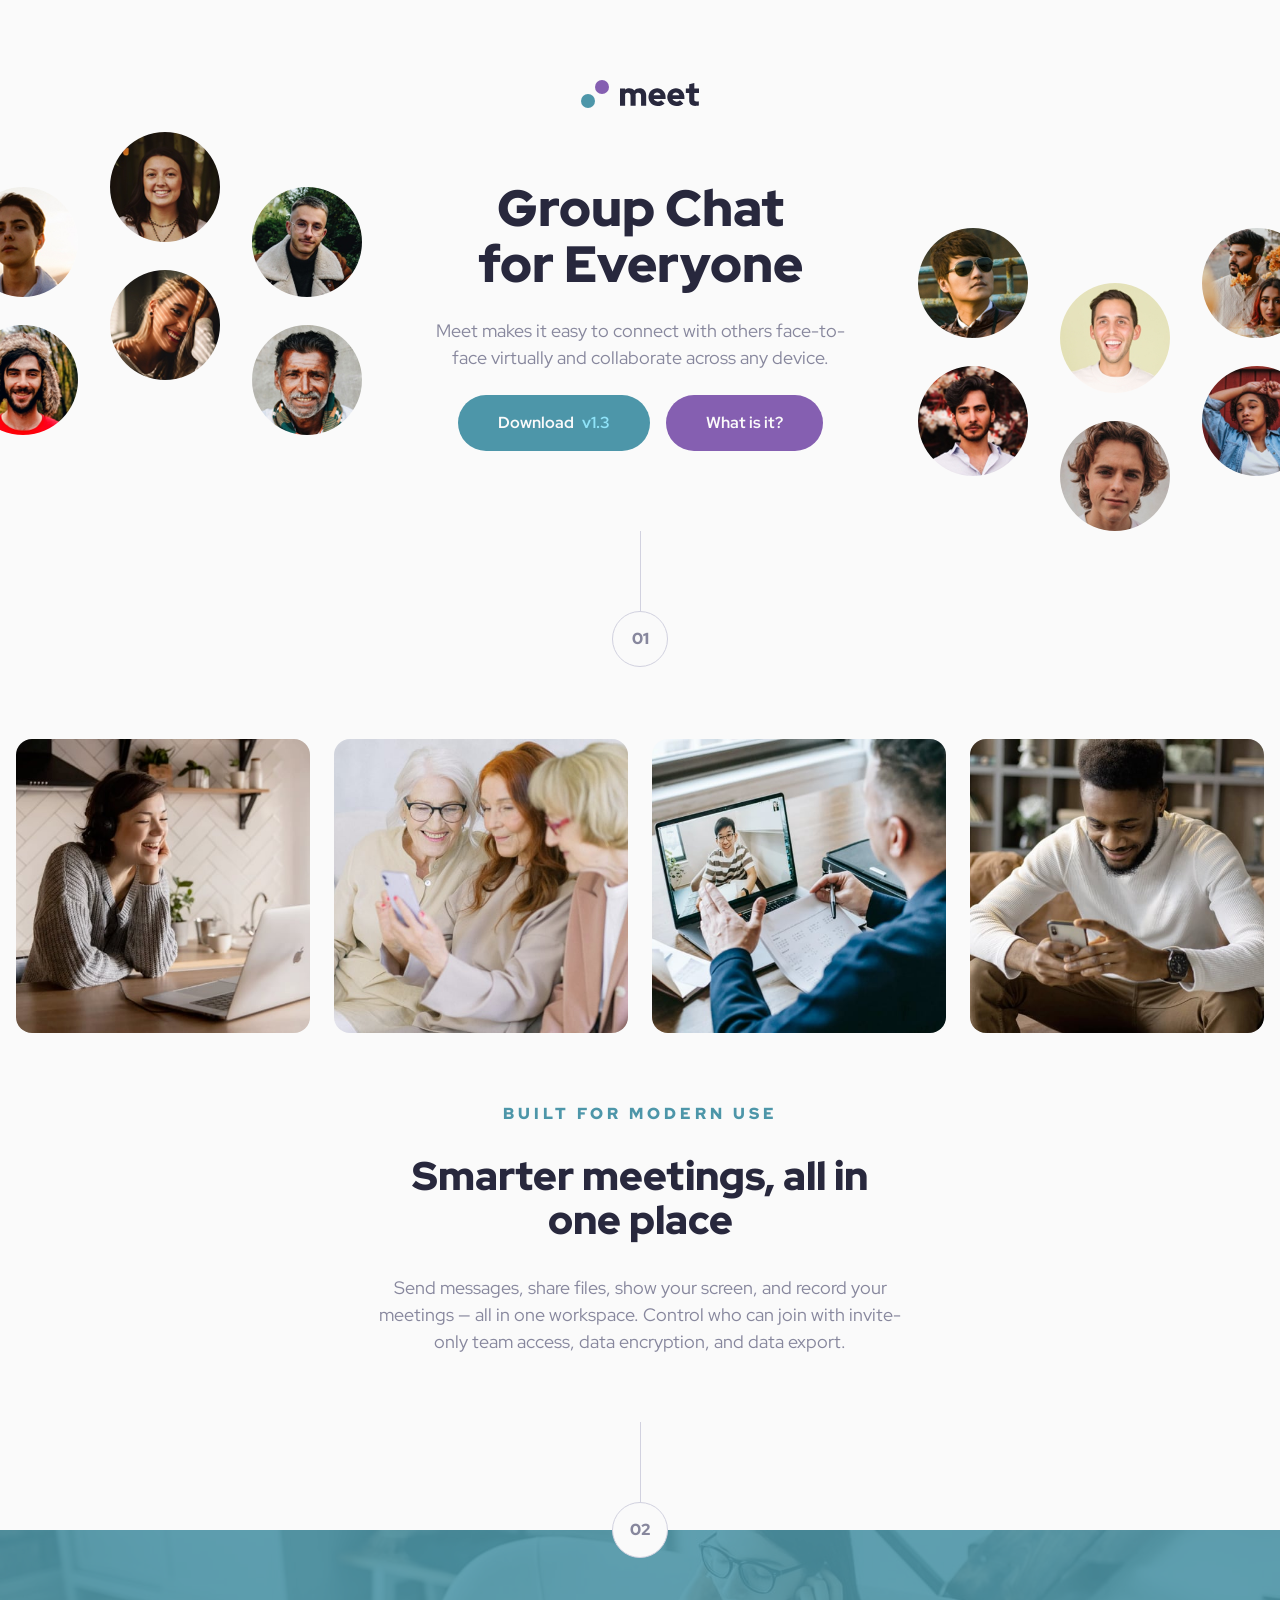
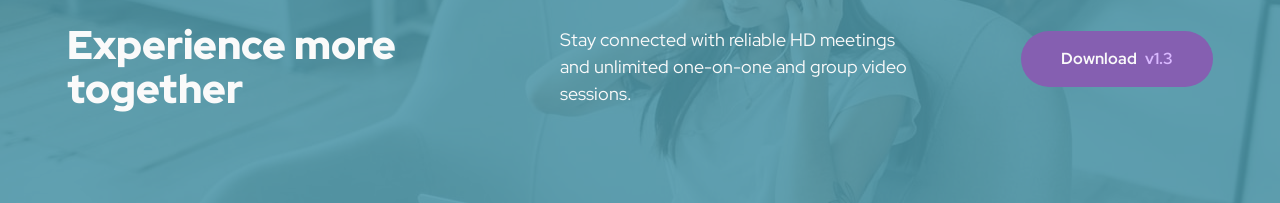
==== index.html @ c0abaf32 "test" ====
<!DOCTYPE html>
<html lang="en">
<head>
  <meta charset="UTF-8">
  <meta name="viewport" content="width=device-width, initial-scale=1.0">

  <link rel="icon" type="image/png" sizes="32x32" href="./assets/favicon-32x32.png">
  <link rel="preconnect" href="https://fonts.googleapis.com">
  <link rel="preconnect" href="https://fonts.gstatic.com" crossorigin>
  <link href="https://fonts.googleapis.com/css2?family=Red+Hat+Display:ital,wght@0,300..900;1,300..900&display=swap" rel="stylesheet">
  <link rel="stylesheet" href="./css/output.css">
  
  <title>Frontend Mentor | Meet landing page</title>
</head>
<body>
  <header>
    <!-- Testing -->
    <img src="./assets/logo.svg" alt="Meet logo" class="logo">
  </header>
  <div class="hero"></div>
  <main>
    <section class="section-hero">
      <h1 class="text-preset-1">Group Chat for Everyone</h1>
      <p class="text-preset-4 top-bottom">Meet makes it easy to connect with others face-to-face virtually and collaborate across any device.</p>
      <div class="btn-group">
        <a class="text-preset-5" href="#" download="v1.3">Download <span>v1.3</span></a>
        <a class="text-preset-5" href="#">What is it?</a>
      </div>
    </section>
    <section class="section-main">
      <div class="number">
        <hr />
        <div class="digit text-preset-5">01</div>
      </div>
      <div class="gallery">
        <img src="./assets/desktop/image-woman-in-videocall.jpg" alt="woman in videocall" />
        <img src="./assets/desktop/image-women-videochatting.jpg" alt="women videochatting" />
        <img src="./assets/desktop/image-men-in-meeting.jpg" alt="men in meeting" />
        <img src="./assets/desktop/image-man-texting.jpg" alt="man texting" />
      </div>
      <p class="text-preset-3">Built for modern use</p>
      <h2 class="text-preset-2 paragraph-title">Smarter meetings, all in one place</h2>
      <p class="text-preset-4 paragraph-content">Send messages, share files, show your screen, and record your meetings — all in one 
     workspace. Control who can join with invite-only team access, data encryption, and data export.</p> 
    </section>
  </main>
  <footer>
    <div class="number">
      <hr />
      <div class="digit text-preset-5">02</div>
    </div>
    <h2 class="text-preset-2">Experience more together</h2>
    <p class="text-preset-4">Stay connected with reliable HD meetings and unlimited one-on-one and group video sessions.</p>
    <a class="text-preset-5" href="#" download="v1.3">Download <span>v1.3</span></a>
  </footer>
</body>
</html>
---- css/output.css ----
.text-preset-1 {
  font-size: clamp(2.5rem, 4vw, 4rem);
  line-height: 1.1;
  font-weight: 900;
  width: 10ch;
  text-align: center;
}

.text-preset-2 {
  font-size: clamp(2rem, 4vw, 2.5rem);
  font-weight: 900;
  line-height: 1.1;
  text-align: center;
}

.text-preset-3 {
  font-size: clamp(0.75rem, 4vw, 1rem);
  font-weight: 900;
  line-height: 1.1;
  letter-spacing: 0.25rem;
  color: #4D96A9;
  text-transform: uppercase;
  text-align: center;
}

.text-preset-4 {
  font-size: clamp(1rem, 5vw, 1.125rem);
  line-height: 1.5;
  text-align: center;
  color: #87879D;
}

.text-preset-5 {
  font-size: 1rem;
  line-height: 1.5;
  font-weight: 700;
  font-weight: 700;
  text-align: center;
}

*,
*::before,
*::after {
  margin: 0;
  padding: 0;
  box-sizing: border-box;
}

body {
  font-family: "Red Hat Display", sans-serif;
  line-height: 1.1;
  color: #28283D;
  background-color: #FAFAFA;
  min-height: 100vh;
}
body h1 {
  margin-bottom: 1.5rem;
}
body a {
  padding: 1rem 2.5rem;
  text-decoration: none;
  color: #FAFAFA;
  border-radius: 2.5rem;
  display: flex;
  gap: 0.5rem;
}
body .number {
  display: flex;
  flex-direction: column;
  align-items: center;
  justify-content: center;
}
body .number hr {
  width: 1px;
  height: 5rem;
  background-color: #D1D1DF;
  border: none;
}
body .number .digit {
  font-weight: 900;
  color: #87879D;
  border: 1px solid #D1D1DF;
  width: 3.5rem;
  aspect-ratio: 1/1;
  border-radius: 50%;
  display: flex;
  justify-content: center;
  align-items: center;
  background: #FAFAFA;
}

body header {
  display: flex;
  justify-content: center;
  align-items: flex-end;
  height: clamp(76px, 10vw, 108px);
}
@media only screen and (width >= 1200px) {
  body header {
    margin-bottom: 4.5rem;
  }
}
body .hero {
  width: 100%;
  aspect-ratio: 2.4/1;
  overflow: hidden;
  position: relative;
  margin-block: 4rem;
}
body .hero::before {
  content: "";
  position: absolute;
  top: 0;
  left: -1.7rem;
  right: -1.7rem;
  height: 100%;
  background: url("../assets/tablet/image-hero.png") no-repeat center/cover;
}
@media only screen and (min-width: 550px) {
  body .hero::before {
    left: 0;
    right: 0;
  }
}
@media only screen and (min-width: 550px) {
  body .hero {
    aspect-ratio: 2.6/1;
  }
}
@media only screen and (width >= 1200px) {
  body .hero {
    display: none;
  }
}
body main {
  padding-inline: 1rem;
  margin-bottom: 7rem;
}
body main img {
  width: 100px;
}
body main section {
  display: flex;
  flex-direction: column;
  align-items: center;
}
body main section.section-hero {
  margin-bottom: 5rem;
  position: relative;
}
@media only screen and (width >= 550px) {
  body main section.section-hero p {
    max-width: 40ch;
  }
}
@media only screen and (width >= 1200px) {
  body main section.section-hero p {
    width: 35ch;
  }
  body main section.section-hero:before {
    content: url("../assets/desktop/image-hero-left.png") "";
    position: absolute;
    top: -3rem;
    left: -3rem;
  }
  body main section.section-hero:after {
    content: url("../assets/desktop/image-hero-right.png") "";
    position: absolute;
    top: 3rem;
    right: -3rem;
  }
}
body main section.section-hero div.btn-group {
  display: flex;
  flex-direction: column;
  align-items: center;
  gap: 1rem;
  margin-top: 1.5rem;
}
@media only screen and (width >= 550px) {
  body main section.section-hero div.btn-group {
    flex-direction: row;
  }
}
body main section.section-hero div.btn-group a {
  background: #855FB1;
}
body main section.section-hero div.btn-group a:hover, body main section.section-hero div.btn-group a:focus, body main section.section-hero div.btn-group a:active {
  background: #b188dd;
}
body main section.section-hero div.btn-group a[download] {
  background: #4D96A9;
}
body main section.section-hero div.btn-group a[download]:hover, body main section.section-hero div.btn-group a[download]:focus, body main section.section-hero div.btn-group a[download]:active {
  background: #71c0d4;
}
body main section.section-hero div.btn-group a span {
  color: #8FE3F9;
}
body main section.section-main .gallery {
  padding-block: 4.5rem;
  display: grid;
  grid-template-columns: repeat(2, 1fr);
  gap: 1.5rem;
}
body main section.section-main .gallery img {
  width: 100%;
  aspect-ratio: 1/1;
  border-radius: 1rem;
  object-fit: cover;
}
@media only screen and (min-width: 700px) {
  body main section.section-main .gallery {
    grid-template-columns: repeat(4, 1fr);
  }
}
body main section.section-main .paragraph-title {
  padding-block: 2rem;
  max-width: 14ch;
}
@media (width >= 768px) {
  body main section.section-main .paragraph-title {
    max-width: 18ch;
  }
}
@media (width >= 1440px) {
  body main section.section-main .paragraph-title {
    max-width: 16ch;
  }
}
@media screen and (width >= 600px) {
  body main section.section-main .paragraph-content {
    width: 47ch;
  }
}
@media screen and (width >= 1200px) {
  body main section.section-main .paragraph-content {
    width: 45ch;
  }
}
body footer {
  position: relative;
  margin-top: 175px;
  background: rgba(77, 151, 169, 0.8705882353);
  color: #FAFAFA;
  padding: 4.5rem 1rem;
  display: flex;
  flex-direction: column;
  align-items: center;
  justify-content: center;
}
body footer:after {
  content: "";
  background: url("../assets/mobile/image-footer.jpg") no-repeat center center/cover;
  object-fit: cover;
  position: absolute;
  top: 0;
  left: 0;
  width: 100%;
  bottom: 0 !important;
  z-index: -1;
}
@media only screen and (width >= 600px) {
  body footer:after {
    background: url("../assets/tablet/image-footer.jpg") no-repeat;
  }
}
@media only screen and (width >= 910px) {
  body footer:after {
    background: url("../assets/desktop/image-footer.jpg") no-repeat;
  }
}
body footer .number {
  position: absolute;
  top: -6.75rem;
  left: 0;
  right: 0;
  text-align: center;
  font-size: 1rem;
  font-weight: 400;
  color: #D1D1DF;
}
body footer a[download] {
  background: #855FB1;
  width: max-content;
  color: #FAFAFA;
}
body footer a[download]:hover, body footer a[download]:focus, body footer a[download]:active {
  background: #b188dd;
}
body footer a[download] span {
  color: #D9B8FF;
}
body footer p {
  color: #FAFAFA !important;
  margin-block: 1.5rem;
}
@media only screen and (width >= 768px) {
  body footer p {
    width: 47ch;
  }
}
@media only screen and (width >= 1200px) {
  body footer {
    flex-direction: row;
    justify-content: space-around;
  }
  body footer h2 {
    width: 14ch;
    text-align: left !important;
  }
  body footer p {
    width: 30ch;
    text-align: left !important;
  }
  body footer a {
    margin-top: -1rem;
  }
}

/*# sourceMappingURL=output.css.map */
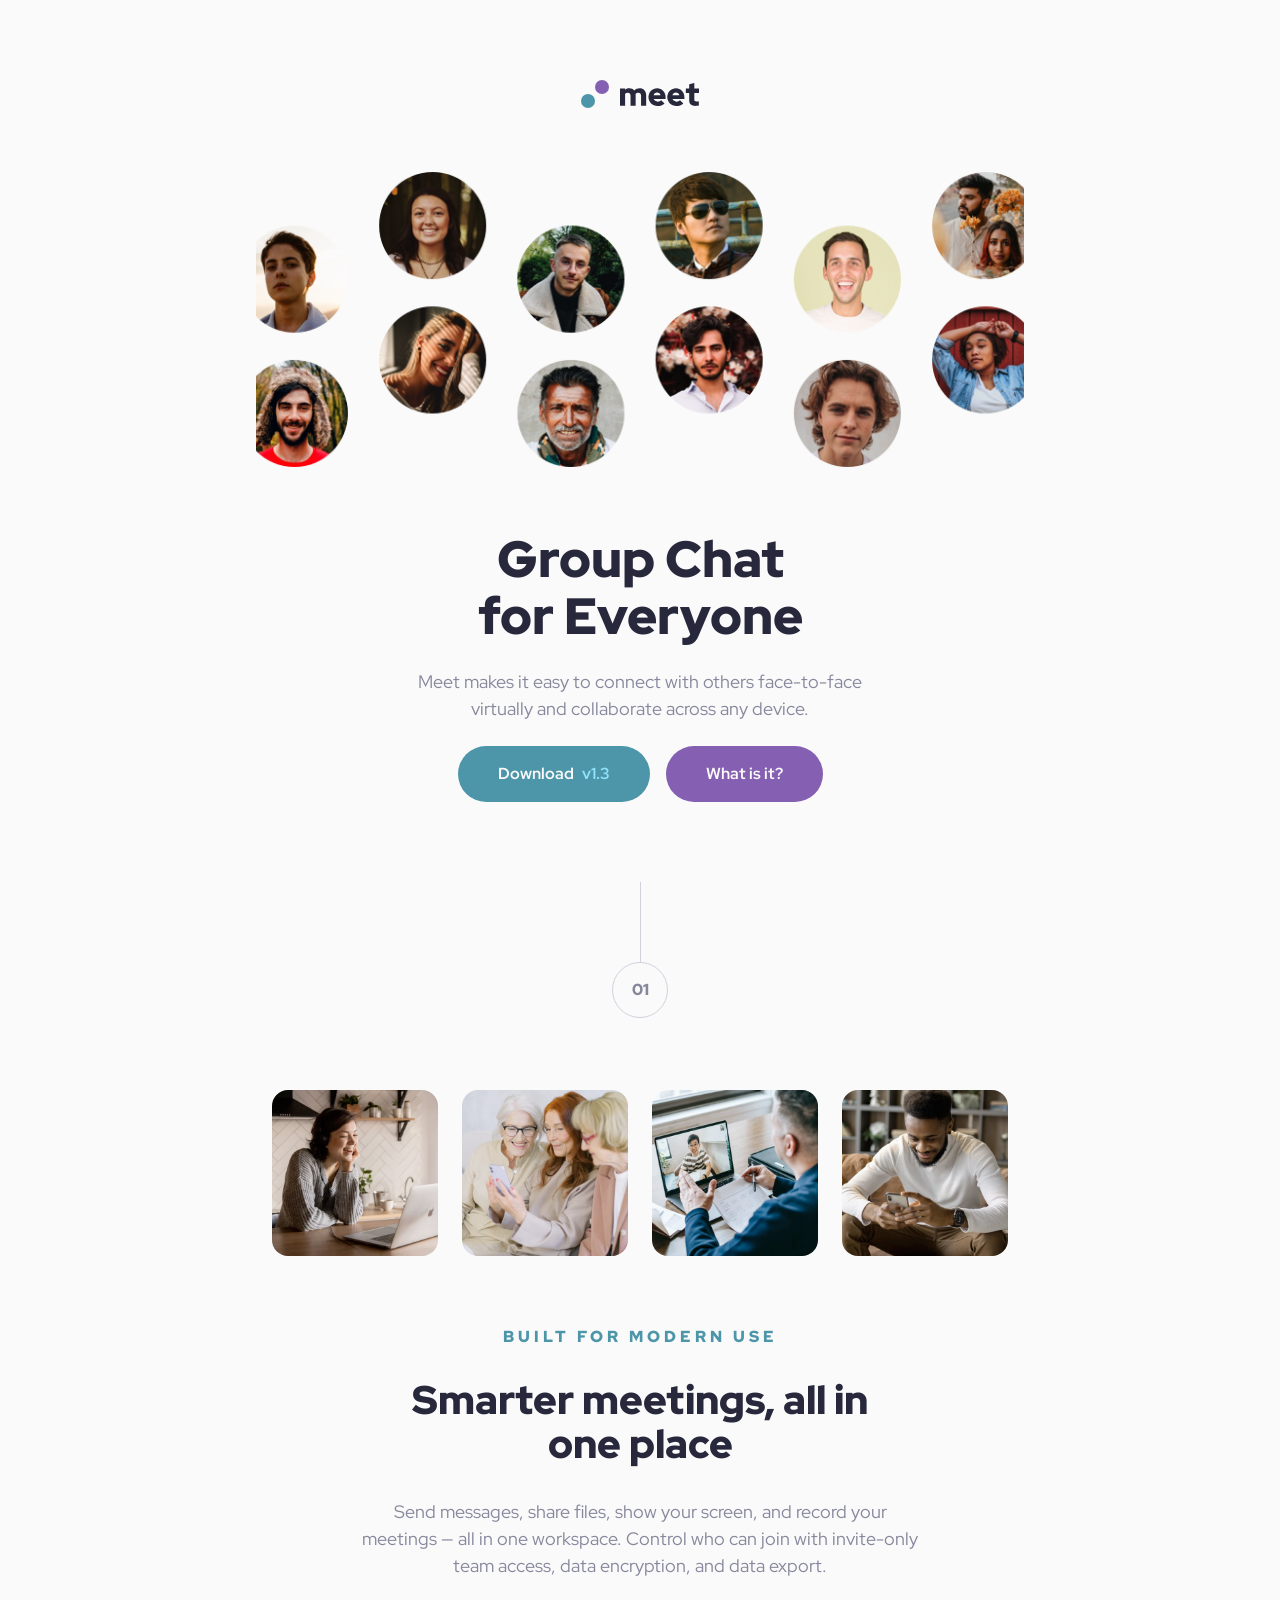
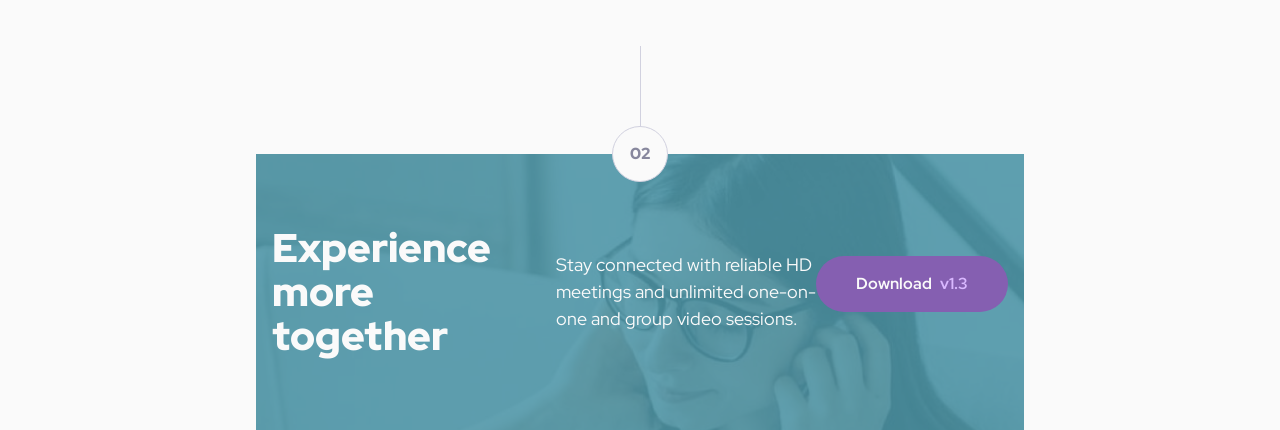
==== commit d1a2eee1: "adjusted responsiveness by adding a max-width to container" ====
--- a/index.html
+++ b/index.html
@@ -13,45 +13,46 @@
   <title>Frontend Mentor | Meet landing page</title>
 </head>
 <body>
-  <header>
-    <!-- Testing -->
-    <img src="./assets/logo.svg" alt="Meet logo" class="logo">
-  </header>
-  <div class="hero"></div>
-  <main>
-    <section class="section-hero">
-      <h1 class="text-preset-1">Group Chat for Everyone</h1>
-      <p class="text-preset-4 top-bottom">Meet makes it easy to connect with others face-to-face virtually and collaborate across any device.</p>
-      <div class="btn-group">
-        <a class="text-preset-5" href="#" download="v1.3">Download <span>v1.3</span></a>
-        <a class="text-preset-5" href="#">What is it?</a>
-      </div>
-    </section>
-    <section class="section-main">
+  <div class="container">
+    <header>
+      <img src="./assets/logo.svg" alt="Meet logo" class="logo">
+    </header>
+    <div class="hero"></div>
+    <main>
+      <section class="section-hero">
+        <h1 class="text-preset-1">Group Chat for Everyone</h1>
+        <p class="text-preset-4 top-bottom">Meet makes it easy to connect with others face-to-face virtually and collaborate across any device.</p>
+        <div class="btn-group">
+          <a class="text-preset-5" href="#" download="v1.3">Download <span>v1.3</span></a>
+          <a class="text-preset-5" href="#">What is it?</a>
+        </div>
+      </section>
+      <section class="section-main">
+        <div class="number">
+          <hr />
+          <div class="digit text-preset-5">01</div>
+        </div>
+        <div class="gallery">
+          <img src="./assets/desktop/image-woman-in-videocall.jpg" alt="woman in videocall" />
+          <img src="./assets/desktop/image-women-videochatting.jpg" alt="women videochatting" />
+          <img src="./assets/desktop/image-men-in-meeting.jpg" alt="men in meeting" />
+          <img src="./assets/desktop/image-man-texting.jpg" alt="man texting" />
+        </div>
+        <p class="text-preset-3">Built for modern use</p>
+        <h2 class="text-preset-2 paragraph-title">Smarter meetings, all in one place</h2>
+        <p class="text-preset-4 paragraph-content">Send messages, share files, show your screen, and record your meetings — all in one 
+      workspace. Control who can join with invite-only team access, data encryption, and data export.</p> 
+      </section>
+    </main>
+    <footer>
       <div class="number">
         <hr />
-        <div class="digit text-preset-5">01</div>
+        <div class="digit text-preset-5">02</div>
       </div>
-      <div class="gallery">
-        <img src="./assets/desktop/image-woman-in-videocall.jpg" alt="woman in videocall" />
-        <img src="./assets/desktop/image-women-videochatting.jpg" alt="women videochatting" />
-        <img src="./assets/desktop/image-men-in-meeting.jpg" alt="men in meeting" />
-        <img src="./assets/desktop/image-man-texting.jpg" alt="man texting" />
-      </div>
-      <p class="text-preset-3">Built for modern use</p>
-      <h2 class="text-preset-2 paragraph-title">Smarter meetings, all in one place</h2>
-      <p class="text-preset-4 paragraph-content">Send messages, share files, show your screen, and record your meetings — all in one 
-     workspace. Control who can join with invite-only team access, data encryption, and data export.</p> 
-    </section>
-  </main>
-  <footer>
-    <div class="number">
-      <hr />
-      <div class="digit text-preset-5">02</div>
-    </div>
-    <h2 class="text-preset-2">Experience more together</h2>
-    <p class="text-preset-4">Stay connected with reliable HD meetings and unlimited one-on-one and group video sessions.</p>
-    <a class="text-preset-5" href="#" download="v1.3">Download <span>v1.3</span></a>
-  </footer>
+      <h2 class="text-preset-2">Experience more together</h2>
+      <p class="text-preset-4">Stay connected with reliable HD meetings and unlimited one-on-one and group video sessions.</p>
+      <a class="text-preset-5" href="#" download="v1.3">Download <span>v1.3</span></a>
+    </footer>
+  </div>
 </body>
 </html> 
--- a/css/output.css
+++ b/css/output.css
@@ -52,11 +52,27 @@
   color: #28283D;
   background-color: #FAFAFA;
   min-height: 100vh;
-}
-body h1 {
+  overflow-x: hidden;
+  display: grid;
+  place-items: center;
+}
+body .container {
+  max-width: 375px;
+}
+@media only screen and (width >= 768px) {
+  body .container {
+    max-width: 768px;
+  }
+}
+@media only screen and (width >= 1440px) {
+  body .container {
+    max-width: 1440px;
+  }
+}
+body .container h1 {
   margin-bottom: 1.5rem;
 }
-body a {
+body .container a {
   padding: 1rem 2.5rem;
   text-decoration: none;
   color: #FAFAFA;
@@ -64,19 +80,19 @@
   display: flex;
   gap: 0.5rem;
 }
-body .number {
+body .container .number {
   display: flex;
   flex-direction: column;
   align-items: center;
   justify-content: center;
 }
-body .number hr {
+body .container .number hr {
   width: 1px;
   height: 5rem;
   background-color: #D1D1DF;
   border: none;
 }
-body .number .digit {
+body .container .number .digit {
   font-weight: 900;
   color: #87879D;
   border: 1px solid #D1D1DF;
@@ -95,7 +111,7 @@
   align-items: flex-end;
   height: clamp(76px, 10vw, 108px);
 }
-@media only screen and (width >= 1200px) {
+@media only screen and (width >= 1440px) {
   body header {
     margin-bottom: 4.5rem;
   }
@@ -116,18 +132,18 @@
   height: 100%;
   background: url("../assets/tablet/image-hero.png") no-repeat center/cover;
 }
-@media only screen and (min-width: 550px) {
+@media only screen and (width >= 768px) {
   body .hero::before {
     left: 0;
     right: 0;
   }
 }
-@media only screen and (min-width: 550px) {
+@media only screen and (width >= 768px) {
   body .hero {
     aspect-ratio: 2.6/1;
   }
 }
-@media only screen and (width >= 1200px) {
+@media only screen and (width >= 1440px) {
   body .hero {
     display: none;
   }
@@ -148,12 +164,12 @@
   margin-bottom: 5rem;
   position: relative;
 }
-@media only screen and (width >= 550px) {
+@media only screen and (width >= 768px) {
   body main section.section-hero p {
     max-width: 40ch;
   }
 }
-@media only screen and (width >= 1200px) {
+@media only screen and (width >= 1440px) {
   body main section.section-hero p {
     width: 35ch;
   }
@@ -177,7 +193,7 @@
   gap: 1rem;
   margin-top: 1.5rem;
 }
-@media only screen and (width >= 550px) {
+@media only screen and (width >= 768px) {
   body main section.section-hero div.btn-group {
     flex-direction: row;
   }
@@ -209,7 +225,7 @@
   border-radius: 1rem;
   object-fit: cover;
 }
-@media only screen and (min-width: 700px) {
+@media only screen and (width >= 768px) {
   body main section.section-main .gallery {
     grid-template-columns: repeat(4, 1fr);
   }
@@ -228,12 +244,12 @@
     max-width: 16ch;
   }
 }
-@media screen and (width >= 600px) {
+@media screen and (width >= 768px) {
   body main section.section-main .paragraph-content {
     width: 47ch;
   }
 }
-@media screen and (width >= 1200px) {
+@media screen and (width >= 1440px) {
   body main section.section-main .paragraph-content {
     width: 45ch;
   }
@@ -251,21 +267,21 @@
 }
 body footer:after {
   content: "";
-  background: url("../assets/mobile/image-footer.jpg") no-repeat center center/cover;
-  object-fit: cover;
+  background: url("../assets/mobile/image-footer.jpg") no-repeat;
+  background-size: 100%;
   position: absolute;
   top: 0;
   left: 0;
-  width: 100%;
+  min-width: 100%;
   bottom: 0 !important;
   z-index: -1;
 }
-@media only screen and (width >= 600px) {
+@media only screen and (width >= 768x) {
   body footer:after {
     background: url("../assets/tablet/image-footer.jpg") no-repeat;
   }
 }
-@media only screen and (width >= 910px) {
+@media only screen and (width >= 1440px) {
   body footer:after {
     background: url("../assets/desktop/image-footer.jpg") no-repeat;
   }
